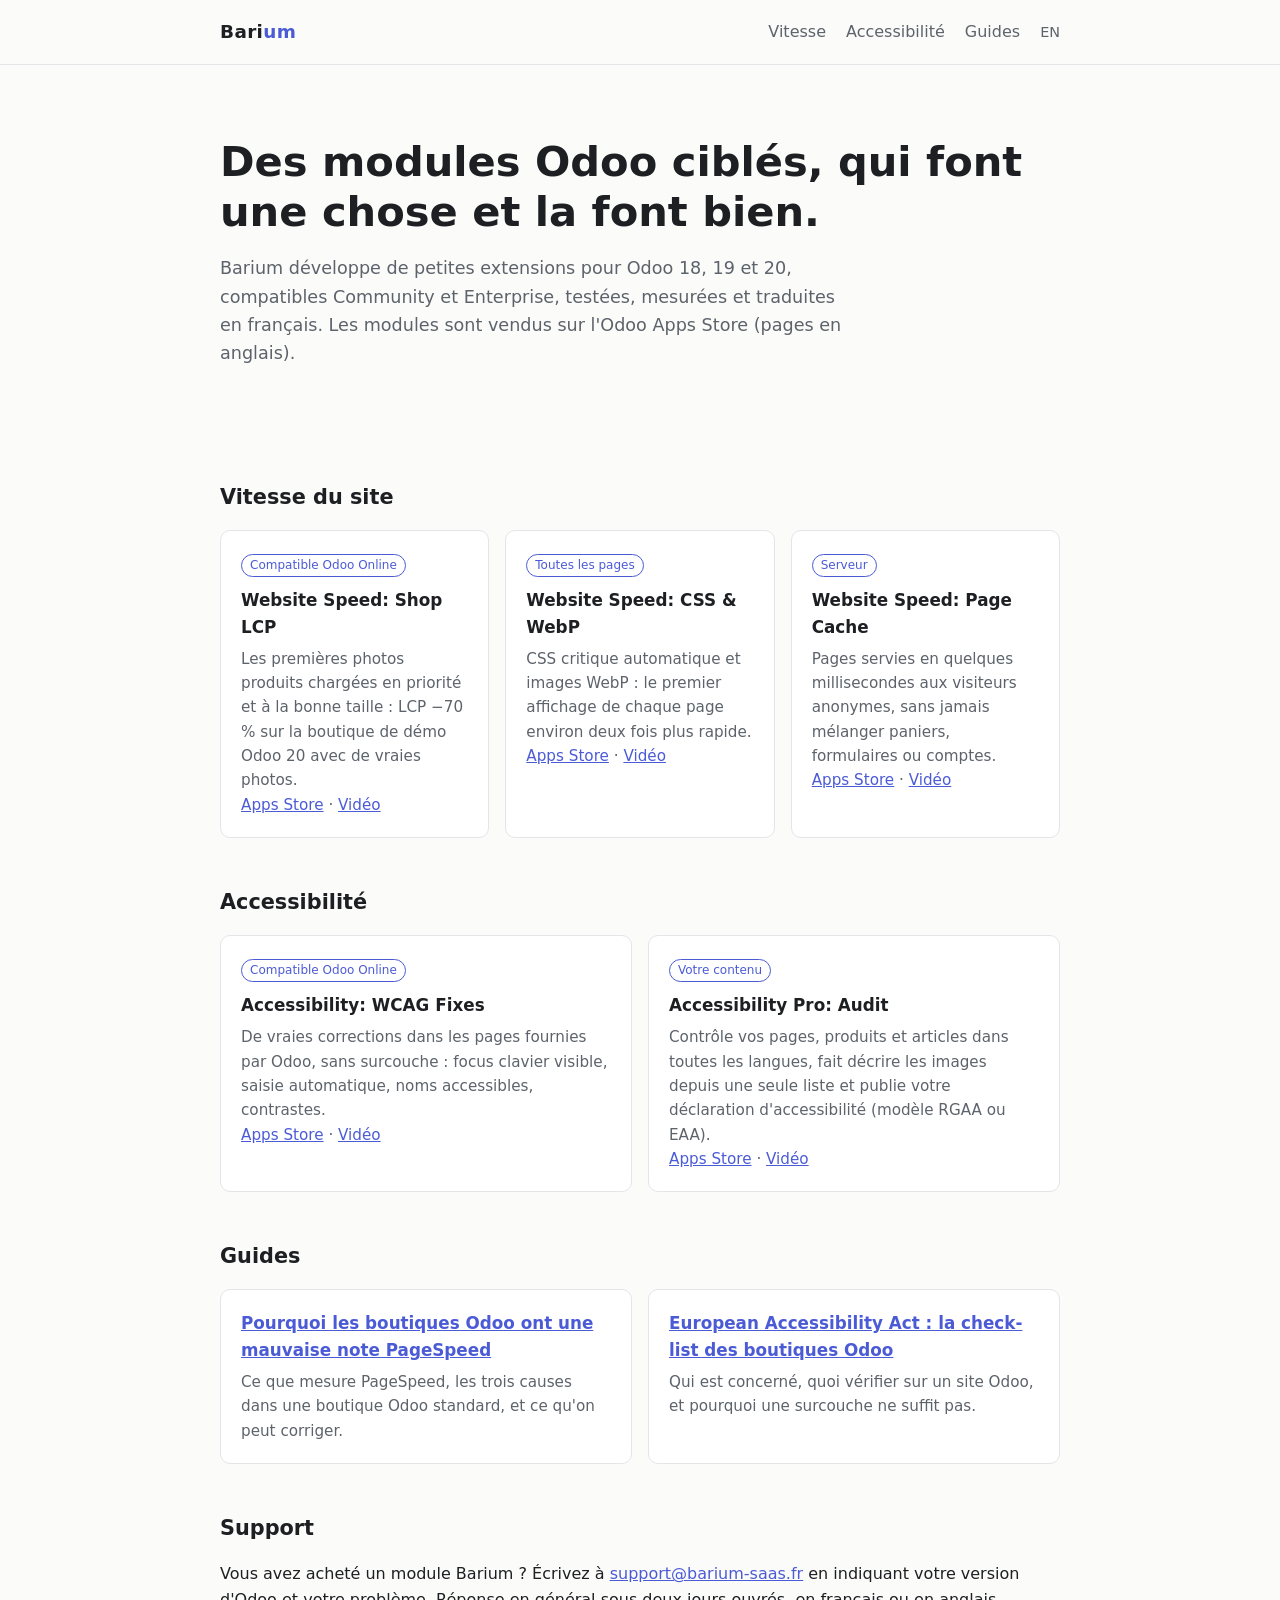
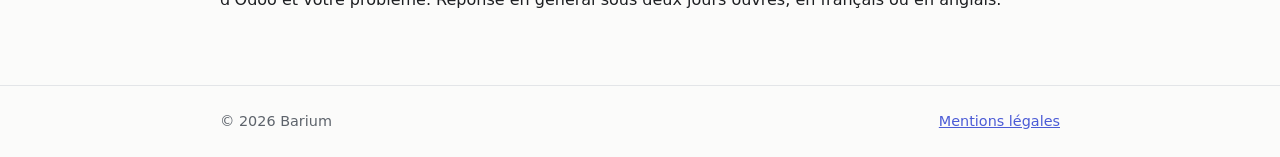
==== fr/index.html @ 4ec73774 "Add the accessibility modules, demo videos, French version and guides Shared stylesheet, PageSpeed a" ====
<!doctype html>
<html lang="fr">
<head>
<meta charset="utf-8">
<meta name="viewport" content="width=device-width, initial-scale=1">
<title>Barium — modules Odoo pour la vitesse et l'accessibilité des sites</title>
<meta name="description" content="Barium développe des modules Odoo 18, 19 et 20 testés et mesurés : vitesse du site (PageSpeed, Core Web Vitals, cache de pages) et accessibilité (WCAG 2.2, European Accessibility Act, RGAA).">
<link rel="alternate" hreflang="en" href="../index.html">
<link rel="stylesheet" href="../style.css">
</head>
<body>
<header><div class="wrap"><a class="logo" href="index.html" style="color:inherit;text-decoration:none">Bari<span>um</span></a>
<nav><a href="#vitesse">Vitesse</a><a href="#accessibilite">Accessibilité</a><a href="#guides">Guides</a><a class="lang" href="../index.html">EN</a></nav></div></header>
<main class="wrap">
<section class="hero">
<h1>Des modules Odoo ciblés, qui font une chose et la font bien.</h1>
<p class="lead">Barium développe de petites extensions pour Odoo 18, 19 et 20, compatibles Community et Enterprise, testées, mesurées et traduites en français. Les modules sont vendus sur l'Odoo Apps Store (pages en anglais).</p>
</section>

<section id="vitesse">
<h2>Vitesse du site</h2>
<div class="grid">
<div class="card"><span class="badge">Compatible Odoo Online</span><h3>Website Speed: Shop LCP</h3><p>Les premières photos produits chargées en priorité et à la bonne taille : LCP −70 % sur la boutique de démo Odoo 20 avec de vraies photos.</p>
<p><a href="https://apps.odoo.com/apps/modules/20.0/barium_website_lcp_boost">Apps Store</a> · <a href="https://www.youtube.com/watch?v=o90MydhTYGU">Vidéo</a></p></div>
<div class="card"><span class="badge">Toutes les pages</span><h3>Website Speed: CSS &amp; WebP</h3><p>CSS critique automatique et images WebP : le premier affichage de chaque page environ deux fois plus rapide.</p>
<p><a href="https://apps.odoo.com/apps/modules/20.0/barium_website_speed_pro">Apps Store</a> · <a href="https://www.youtube.com/watch?v=GPjvThIEa44">Vidéo</a></p></div>
<div class="card"><span class="badge">Serveur</span><h3>Website Speed: Page Cache</h3><p>Pages servies en quelques millisecondes aux visiteurs anonymes, sans jamais mélanger paniers, formulaires ou comptes.</p>
<p><a href="https://apps.odoo.com/apps/modules/20.0/barium_website_page_cache">Apps Store</a> · <a href="https://www.youtube.com/watch?v=78zGD0fIZtY">Vidéo</a></p></div>
</div>
</section>

<section id="accessibilite">
<h2>Accessibilité</h2>
<div class="grid">
<div class="card"><span class="badge">Compatible Odoo Online</span><h3>Accessibility: WCAG Fixes</h3><p>De vraies corrections dans les pages fournies par Odoo, sans surcouche : focus clavier visible, saisie automatique, noms accessibles, contrastes.</p>
<p><a href="https://apps.odoo.com/apps/modules/20.0/barium_website_accessibility_wcag">Apps Store</a> · <a href="https://www.youtube.com/watch?v=j2Ykxhk5wgQ">Vidéo</a></p></div>
<div class="card"><span class="badge">Votre contenu</span><h3>Accessibility Pro: Audit</h3><p>Contrôle vos pages, produits et articles dans toutes les langues, fait décrire les images depuis une seule liste et publie votre déclaration d'accessibilité (modèle RGAA ou EAA).</p>
<p><a href="https://apps.odoo.com/apps/modules/20.0/barium_website_accessibility_audit">Apps Store</a> · <a href="https://www.youtube.com/watch?v=ZPq88niXZhc">Vidéo</a></p></div>
</div>
</section>

<section id="guides">
<h2>Guides</h2>
<div class="grid">
<div class="card"><h3><a href="guides/odoo-pagespeed.html">Pourquoi les boutiques Odoo ont une mauvaise note PageSpeed</a></h3><p>Ce que mesure PageSpeed, les trois causes dans une boutique Odoo standard, et ce qu'on peut corriger.</p></div>
<div class="card"><h3><a href="guides/odoo-accessibilite-eaa.html">European Accessibility Act : la check-list des boutiques Odoo</a></h3><p>Qui est concerné, quoi vérifier sur un site Odoo, et pourquoi une surcouche ne suffit pas.</p></div>
</div>
</section>

<section>
<h2>Support</h2>
<p>Vous avez acheté un module Barium ? Écrivez à <a href="mailto:support@barium-saas.fr">support@barium-saas.fr</a> en indiquant votre version d'Odoo et votre problème. Réponse en général sous deux jours ouvrés, en français ou en anglais.</p>
</section>
</main>
<footer><div class="wrap"><span>© 2026 Barium</span><a href="../legal.html">Mentions légales</a></div></footer>
</body>
</html>
---- style.css ----
:root{--bg:#fbfbfa;--fg:#1d1f22;--muted:#5d636b;--line:#e3e5e8;--accent:#4b5bd6;--card:#fff}
@media (prefers-color-scheme:dark){:root{--bg:#141619;--fg:#eceef1;--muted:#9aa1ab;--line:#2a2e34;--accent:#8c98ff;--card:#1b1e22}}
*{box-sizing:border-box}
body{margin:0;background:var(--bg);color:var(--fg);font:16px/1.6 system-ui,-apple-system,"Segoe UI",Roboto,sans-serif}
.wrap{max-width:880px;margin:0 auto;padding:0 20px}
header{border-bottom:1px solid var(--line)}
header .wrap{display:flex;align-items:center;justify-content:space-between;height:64px}
.logo{font-weight:700;letter-spacing:.02em;font-size:1.15rem}
.logo span{color:var(--accent)}
nav a{color:var(--muted);text-decoration:none;margin-left:20px}
nav a:hover{color:var(--fg)}
.hero{padding:72px 0 48px}
h1{font-size:clamp(1.8rem,4vw,2.6rem);line-height:1.2;margin:0 0 16px}
.lead{color:var(--muted);font-size:1.1rem;max-width:640px}
h2{font-size:1.3rem;margin:48px 0 16px}
.grid{display:grid;grid-template-columns:repeat(auto-fit,minmax(240px,1fr));gap:16px}
.card{background:var(--card);border:1px solid var(--line);border-radius:10px;padding:20px}
.card h3{margin:0 0 6px;font-size:1.05rem}
.card p{margin:0;color:var(--muted);font-size:.95rem}
.badge{display:inline-block;font-size:.75rem;color:var(--accent);border:1px solid var(--accent);border-radius:99px;padding:1px 8px;margin-bottom:10px}
a{color:var(--accent)}
footer{border-top:1px solid var(--line);margin-top:72px;padding:24px 0;color:var(--muted);font-size:.9rem}
footer .wrap{display:flex;flex-wrap:wrap;gap:16px;justify-content:space-between}
.article{max-width:720px}
.article h1{margin-top:48px}
.article h2{margin-top:40px}
.article li{margin-bottom:6px}
.article .meta{color:var(--muted);font-size:.9rem}
.article table{border-collapse:collapse;margin:12px 0}
.article th,.article td{border-bottom:1px solid var(--line);padding:6px 12px;text-align:left}
.cta{background:var(--card);border:1px solid var(--line);border-radius:10px;padding:16px 20px;margin:24px 0}
.lang{font-size:.9rem}
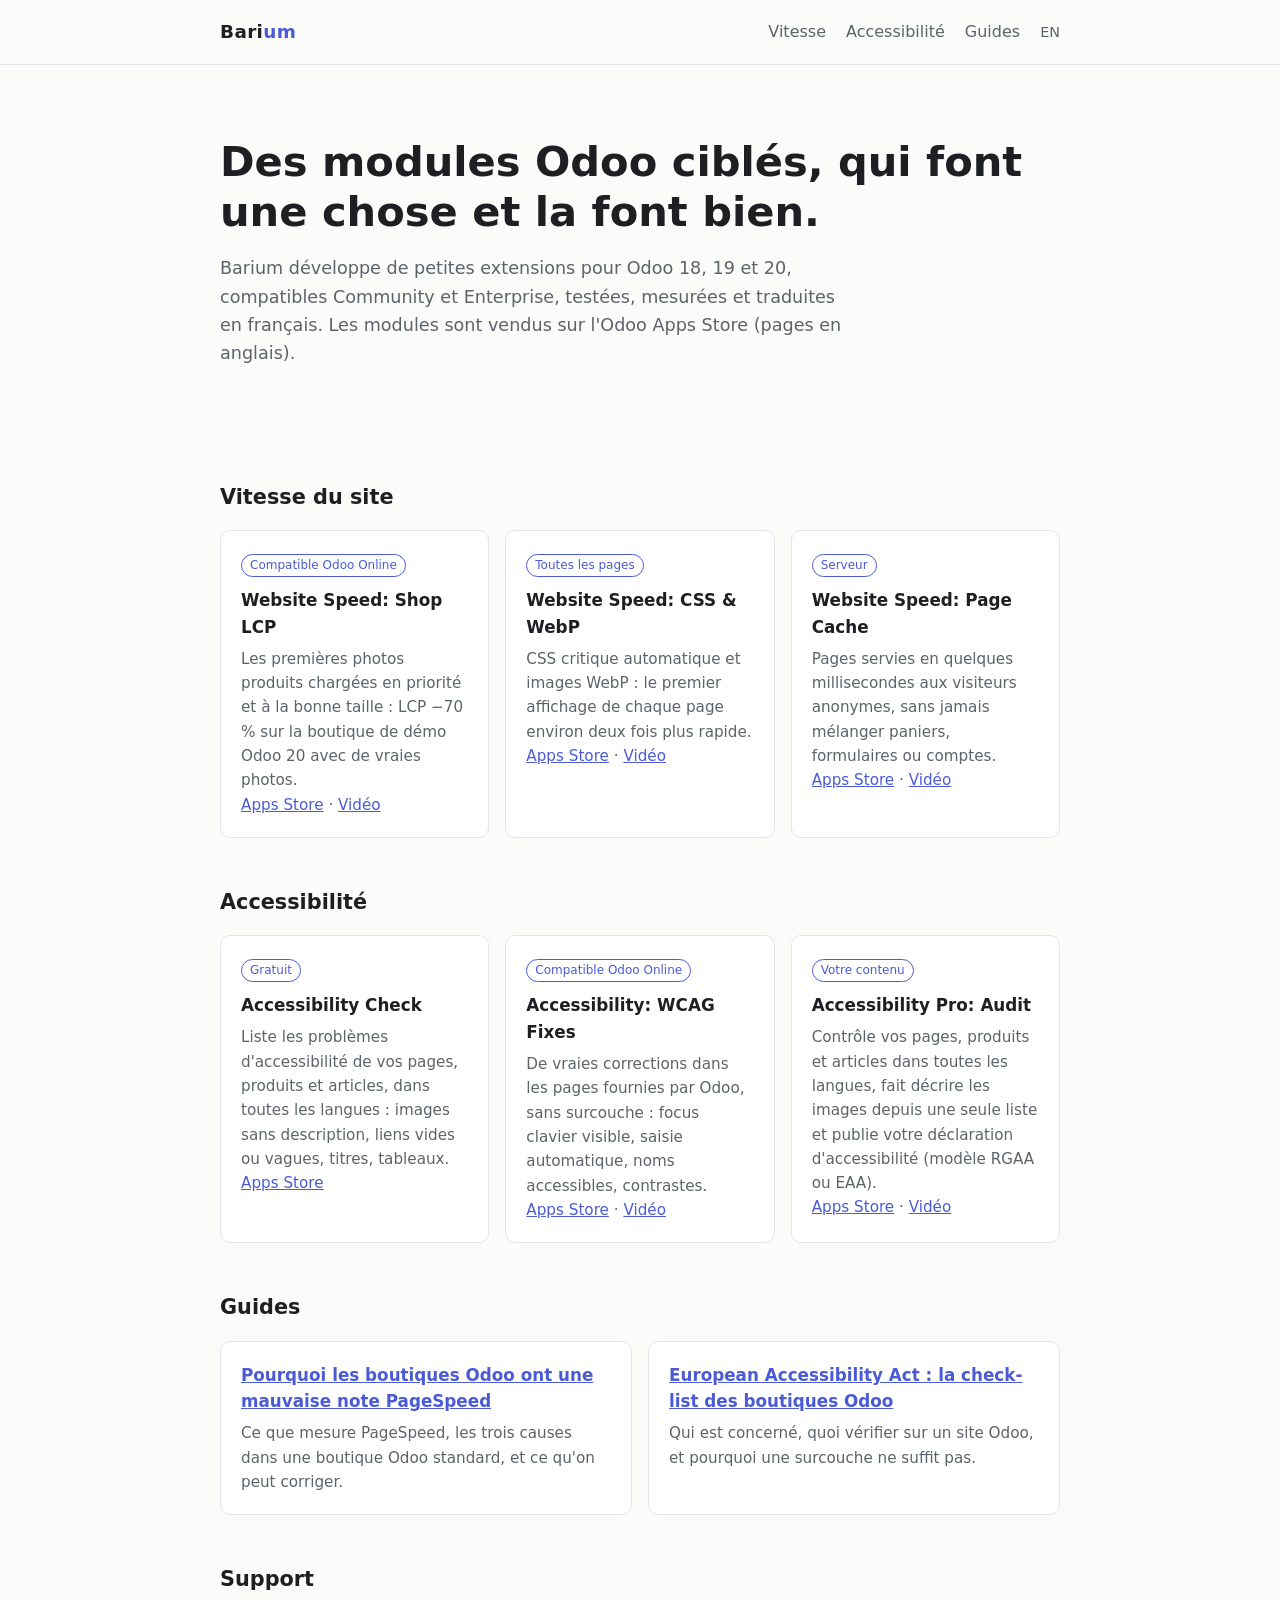
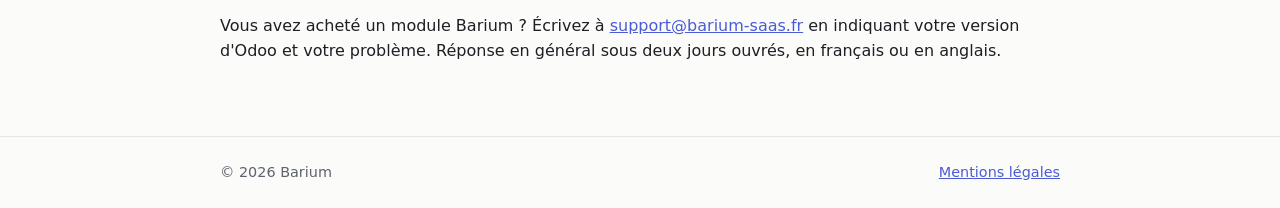
==== commit 5ff791e6: "Add the free Accessibility Check module Co-Authored-By: Claude Opus 5.5 <noreply@anthropic.com> Clau" ====
--- a/fr/index.html
+++ b/fr/index.html
@@ -32,6 +32,8 @@
 <section id="accessibilite">
 <h2>Accessibilité</h2>
 <div class="grid">
+<div class="card"><span class="badge">Gratuit</span><h3>Accessibility Check</h3><p>Liste les problèmes d'accessibilité de vos pages, produits et articles, dans toutes les langues : images sans description, liens vides ou vagues, titres, tableaux.</p>
+<p><a href="https://apps.odoo.com/apps/modules/20.0/barium_website_accessibility_check">Apps Store</a></p></div>
 <div class="card"><span class="badge">Compatible Odoo Online</span><h3>Accessibility: WCAG Fixes</h3><p>De vraies corrections dans les pages fournies par Odoo, sans surcouche : focus clavier visible, saisie automatique, noms accessibles, contrastes.</p>
 <p><a href="https://apps.odoo.com/apps/modules/20.0/barium_website_accessibility_wcag">Apps Store</a> · <a href="https://www.youtube.com/watch?v=j2Ykxhk5wgQ">Vidéo</a></p></div>
 <div class="card"><span class="badge">Votre contenu</span><h3>Accessibility Pro: Audit</h3><p>Contrôle vos pages, produits et articles dans toutes les langues, fait décrire les images depuis une seule liste et publie votre déclaration d'accessibilité (modèle RGAA ou EAA).</p>
